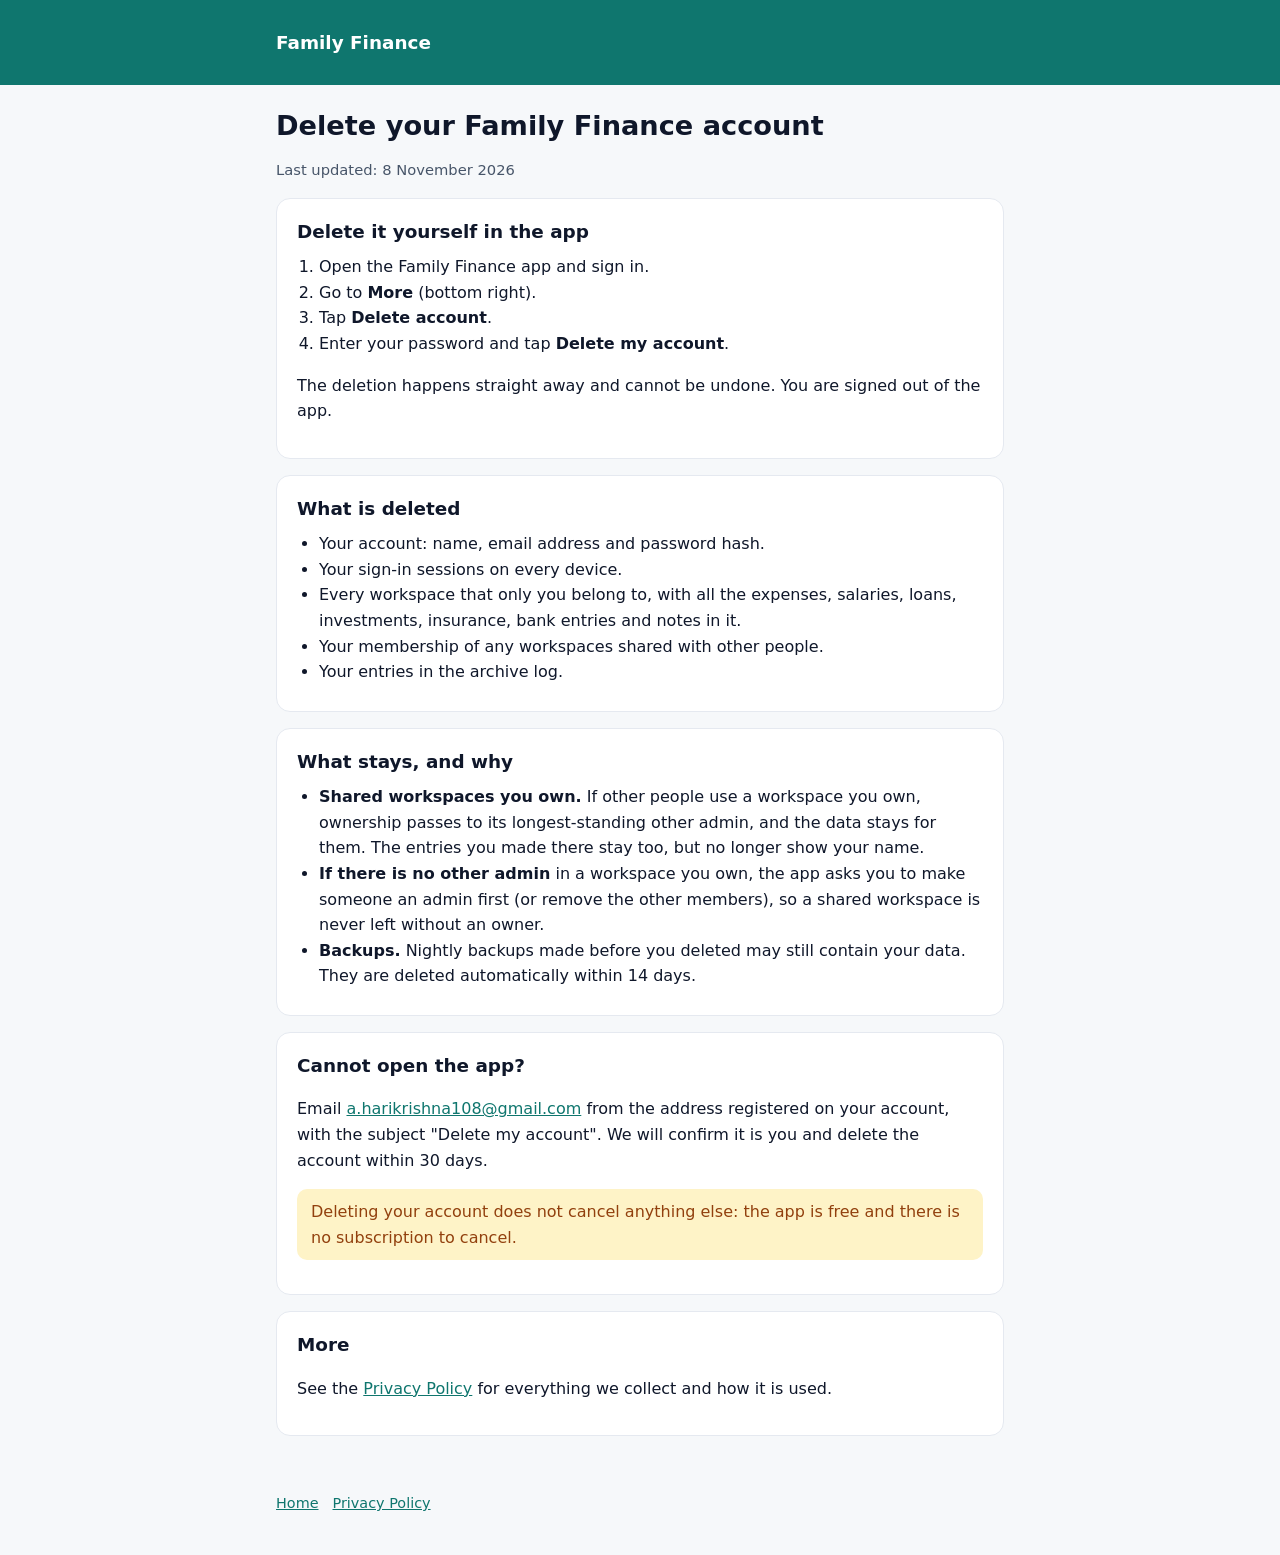
==== delete-account.html @ ba408276 "Add privacy policy and account deletion pages Public pages required by Google Play: privacy policy, " ====
<!doctype html>
<html lang="en">
<head>
<meta charset="utf-8">
<meta name="viewport" content="width=device-width, initial-scale=1">
<title>Delete your account - Family Finance</title>
<meta name="description" content="How to delete your Family Finance account and what happens to your data.">
<link rel="stylesheet" href="style.css">
</head>
<body>
<header><div class="wrap"><a href="index.html">Family Finance</a></div></header>
<main>
<h1>Delete your Family Finance account</h1>
<p class="dim">Last updated: 8 November 2026</p>

<section>
<h2>Delete it yourself in the app</h2>
<ol>
<li>Open the Family Finance app and sign in.</li>
<li>Go to <strong>More</strong> (bottom right).</li>
<li>Tap <strong>Delete account</strong>.</li>
<li>Enter your password and tap <strong>Delete my account</strong>.</li>
</ol>
<p>The deletion happens straight away and cannot be undone. You are signed out of the app.</p>
</section>

<section>
<h2>What is deleted</h2>
<ul>
<li>Your account: name, email address and password hash.</li>
<li>Your sign-in sessions on every device.</li>
<li>Every workspace that only you belong to, with all the expenses, salaries, loans, investments, insurance, bank entries and notes in it.</li>
<li>Your membership of any workspaces shared with other people.</li>
<li>Your entries in the archive log.</li>
</ul>
</section>

<section>
<h2>What stays, and why</h2>
<ul>
<li><strong>Shared workspaces you own.</strong> If other people use a workspace you own, ownership passes to its longest-standing other admin, and the data stays for them. The entries you made there stay too, but no longer show your name.</li>
<li><strong>If there is no other admin</strong> in a workspace you own, the app asks you to make someone an admin first (or remove the other members), so a shared workspace is never left without an owner.</li>
<li><strong>Backups.</strong> Nightly backups made before you deleted may still contain your data. They are deleted automatically within 14 days.</li>
</ul>
</section>

<section>
<h2>Cannot open the app?</h2>
<p>Email <a href="mailto:a.harikrishna108@gmail.com">a.harikrishna108@gmail.com</a> from the address registered on your account, with the subject "Delete my account". We will confirm it is you and delete the account within 30 days.</p>
<p class="note">Deleting your account does not cancel anything else: the app is free and there is no subscription to cancel.</p>
</section>

<section>
<h2>More</h2>
<p>See the <a href="privacy.html">Privacy Policy</a> for everything we collect and how it is used.</p>
</section>
</main>
<footer><nav><a href="index.html">Home</a><a href="privacy.html">Privacy Policy</a></nav></footer>
</body>
</html>
---- style.css ----
:root { --bg:#f6f8fa; --card:#fff; --text:#0f172a; --dim:#475569; --line:#e5e9f0; --brand:#0f766e; --brand-soft:#e6f4f1; --warn-bg:#fef3c7; --warn:#92400e; }
@media (prefers-color-scheme: dark) { :root { --bg:#0b1220; --card:#121a2b; --text:#e8eef8; --dim:#9fb0c8; --line:#223048; --brand:#2dd4bf; --brand-soft:#0f2a2a; --warn-bg:#3a2a08; --warn:#fcd34d; } }
* { box-sizing: border-box; }
body { margin:0; background:var(--bg); color:var(--text); font:16px/1.6 system-ui,-apple-system,"Segoe UI",Roboto,sans-serif; }
header { background:var(--brand); color:#fff; padding:28px 16px; }
header .wrap, main, footer { max-width:760px; margin:0 auto; padding:0 16px; }
header a { color:#fff; text-decoration:none; font-weight:700; font-size:1.15rem; }
main { padding-top:24px; padding-bottom:40px; }
section { background:var(--card); border:1px solid var(--line); border-radius:14px; padding:18px 20px; margin:16px 0; }
h1 { font-size:1.7rem; line-height:1.25; margin:0 0 4px; }
h2 { font-size:1.15rem; margin:0 0 8px; }
p, li { color:var(--text); }
.dim { color:var(--dim); font-size:.92rem; }
ul, ol { padding-left:22px; margin:8px 0; }
a { color:var(--brand); }
table { border-collapse:collapse; width:100%; font-size:.95rem; }
th, td { text-align:left; padding:8px 10px; border-bottom:1px solid var(--line); vertical-align:top; }
th { background:var(--brand-soft); }
.note { background:var(--warn-bg); color:var(--warn); border-radius:10px; padding:10px 14px; }
nav a { margin-right:14px; }
footer { padding-bottom:40px; color:var(--dim); font-size:.9rem; }
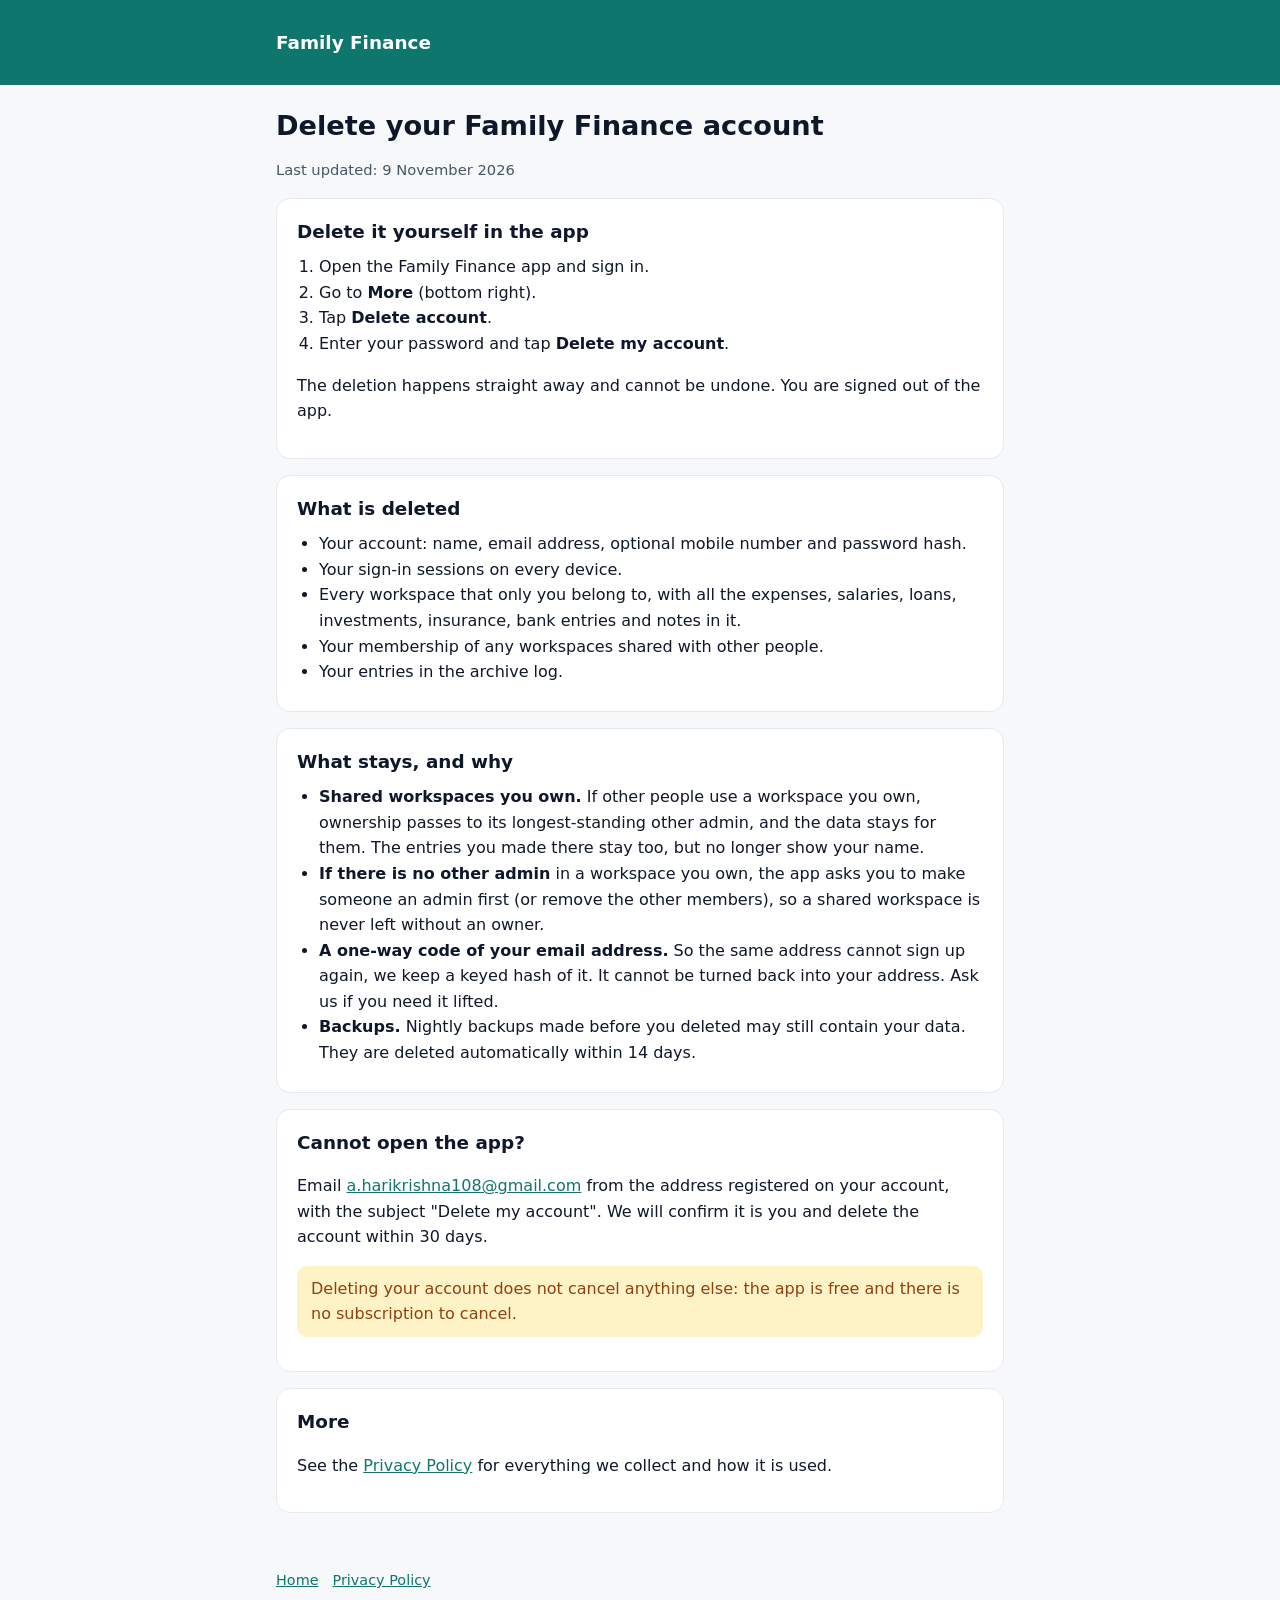
==== commit b22d1593: "Privacy pages: mobile number, reset codes, deleted-email hash Co-Authored-By: Claude Sonnet 5.5 <nor" ====
--- a/delete-account.html
+++ b/delete-account.html
@@ -11,7 +11,7 @@
 <header><div class="wrap"><a href="index.html">Family Finance</a></div></header>
 <main>
 <h1>Delete your Family Finance account</h1>
-<p class="dim">Last updated: 8 November 2026</p>
+<p class="dim">Last updated: 9 November 2026</p>
 
 <section>
 <h2>Delete it yourself in the app</h2>
@@ -27,7 +27,7 @@
 <section>
 <h2>What is deleted</h2>
 <ul>
-<li>Your account: name, email address and password hash.</li>
+<li>Your account: name, email address, optional mobile number and password hash.</li>
 <li>Your sign-in sessions on every device.</li>
 <li>Every workspace that only you belong to, with all the expenses, salaries, loans, investments, insurance, bank entries and notes in it.</li>
 <li>Your membership of any workspaces shared with other people.</li>
@@ -40,6 +40,7 @@
 <ul>
 <li><strong>Shared workspaces you own.</strong> If other people use a workspace you own, ownership passes to its longest-standing other admin, and the data stays for them. The entries you made there stay too, but no longer show your name.</li>
 <li><strong>If there is no other admin</strong> in a workspace you own, the app asks you to make someone an admin first (or remove the other members), so a shared workspace is never left without an owner.</li>
+<li><strong>A one-way code of your email address.</strong> So the same address cannot sign up again, we keep a keyed hash of it. It cannot be turned back into your address. Ask us if you need it lifted.</li>
 <li><strong>Backups.</strong> Nightly backups made before you deleted may still contain your data. They are deleted automatically within 14 days.</li>
 </ul>
 </section>
